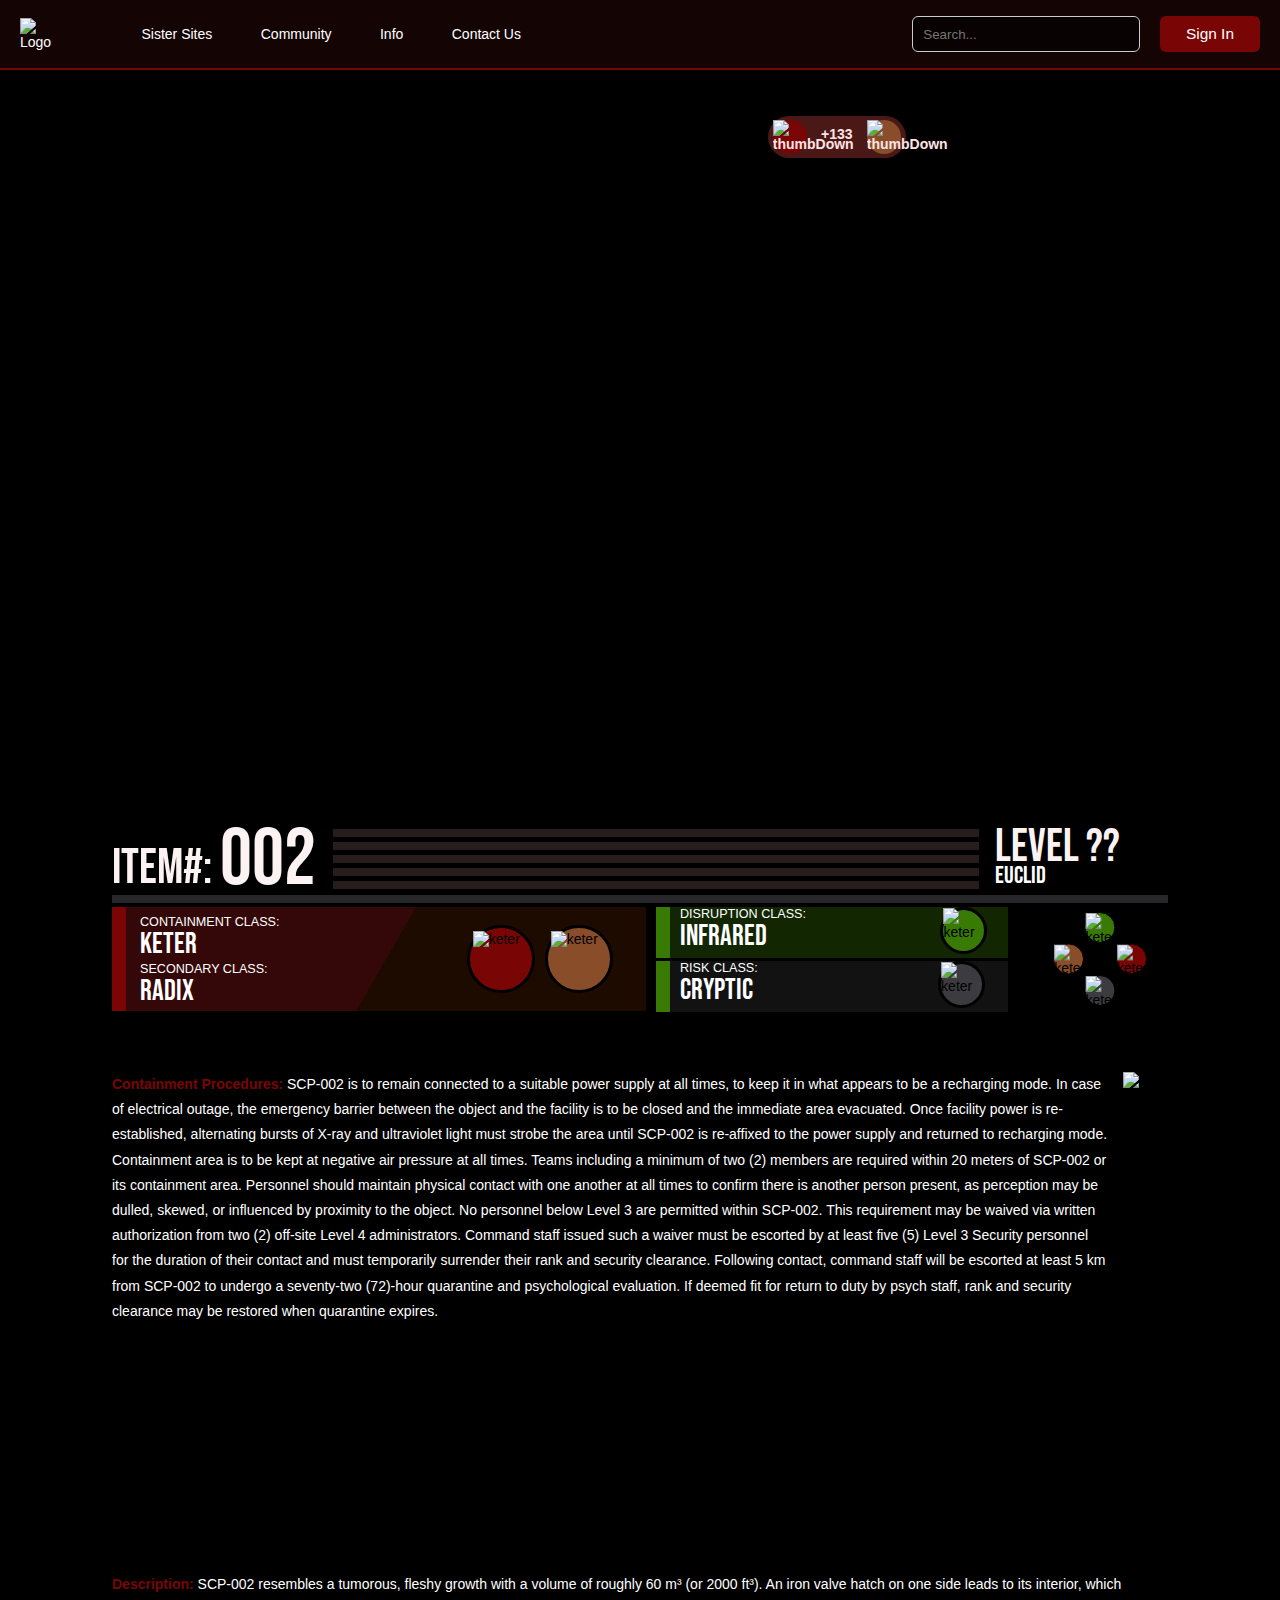
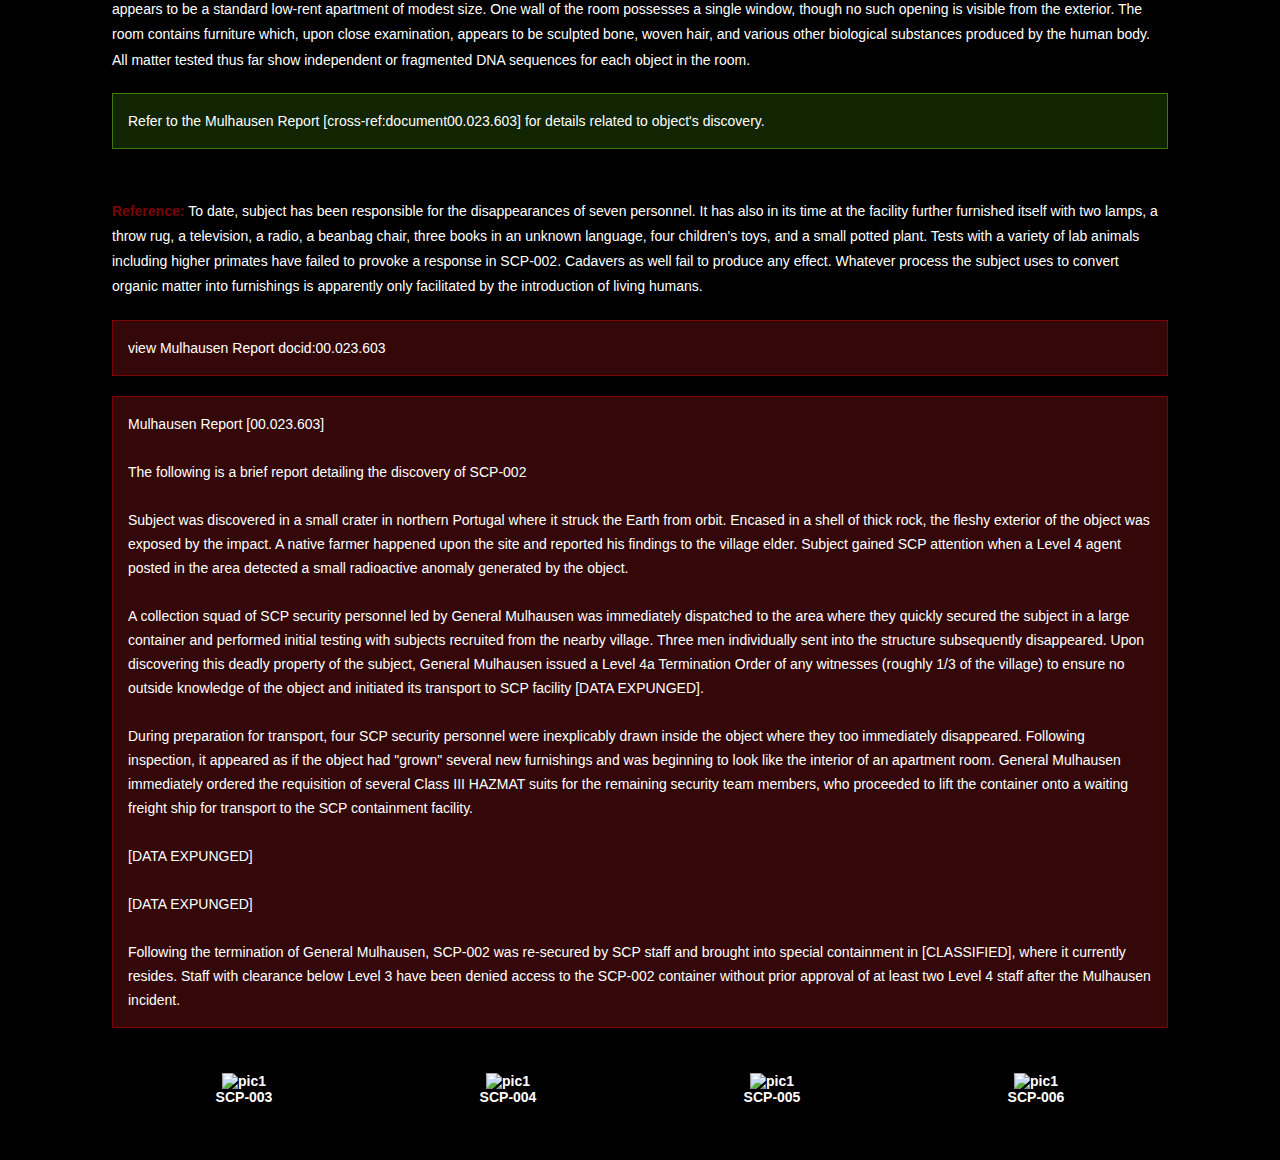
==== SCP002.html @ 02b621d9 "Add files via upload" ====
<!DOCTYPE html>
<html lang="en">
<head>
    <meta charset="UTF-8">
    <meta http-equiv="X-UA-Compatible" content="IE=edge">
    <meta name="viewport" content="width=device-width, initial-scale=1.0">
    <link rel="preconnect" href="https://fonts.googleapis.com">
    <link rel="preconnect" href="https://fonts.gstatic.com" crossorigin>
    <link href="https://fonts.googleapis.com/css2?family=Bebas+Neue&family=Karla&family=Ubuntu:wght@300&display=swap" rel="stylesheet">
    <link rel="stylesheet" href="./css/scp002.css">
    <title>SCP002</title>
    
</head>
<body>
    <div class="header">
        <a href="index.html"><img src="./images/logo.png" alt="Logo" class="logo"></a>
            <div class="menu-icon"><img src="./images/menuHome002.png" alt="menu"> </div>
            <div class="mobile-nav">
                <div class="close-icon">X</div> <!-- 新增的元素 -->
                <div class="nav">
                    <p>Sister Sites</p>
                    <div class="underLine"></div>
                    <p>Community</p>
                    <div class="underLine"></div>
                    <p>Info</p>
                    <div class="underLine"></div>
                    <p>Contact Us</p>
                    <div class="underLine"></div>
                    <p>Sign In</p>
                    <div class="underLine"></div>
                </div>
                <input type="text" placeholder="Search..." class="search">
            </div>
        <div class="desktop-nav">    
            <div class="nav">
                <p>Sister Sites</p>
                <p>Community</p>
                <p>Info</p>
                <p>Contact Us</p>
            </div>
            <div class="header-right">
                <input type="text" placeholder="Search..." class="search">
                <button class="login">Sign In</button>
            </div>
        </div>
        
        
    </div>
    
    

    <div class="top-pic">
        <div class="rating">
            <div id="thumbDown">
                <img src="./images/thumbdown.png" alt="thumbDown">
            </div>
            <div id="rating">+133</div>
            <div id="thumbUp">
                <img src="./images/thumbup.png" alt="thumbDown">
            </div>
        </div>
    </div>
    <div class="item002">
        <div class="item002-1">
            <h2>ITEM#:</h2>
            <H1>002</H1>
            <div class="item-gap">
                <span></span>
                <span></span>
                <span></span>
                <span></span>
                <span></span>
            </div>
            <div class="item-level">
                <h3>LEVEL ??</h3> 
                <p>Euclid</p>
            </div>
            
        </div>
        <div class="item002-2"></div>
        <div class="item002-3">
            <div class="item-class1">
                <div class="class-left">
                    <div class="class-containment">
                        
                        <p>CONTAINMENT CLASS:</p>
                        <h4>KETER</h4>
                    </div>
                    <div class="class-containment2">
                        <p>SECONDARY CLASS:</p>
                        <h4>RADIX</h4>
                    </div>
                </div>
                <div class="icon-1">
                    <img src="./images/keter-icon.svg" alt="keter">
                </div>
                <div class="icon-2">
                    <img src="./images/RADIX.svg" alt="keter">
                </div>
            </div>

            <div class="item-class2">
                <div class="class-containment3">
                    <div>
                        <p>DISRUPTION CLASS:</p>
                        <h4>INFRARED</h4>
                    </div>                    
                    <div class="icon-3">
                        <img src="./images/Infrared.svg" alt="keter">
                    </div>
                </div>
                <div class="class-containment4">
                    <div>
                        <p>RISK CLASS:</p>
                        <h4>CRYPTIC</h4>
                    </div>
                    <div class="icon-4">
                        <img src="./images/Cryptic.svg" alt="keter">
                    </div>
                </div>
            </div>
            
            <div class="item-class3">
                <div class="icon-top">
                    <img src="./images/keter-icon.svg" alt="keter">
                </div>
                <div class="icon-center">
                    <div class="icon-left">
                        <img src="./images/RADIX.svg" alt="keter">
                    </div>
                    <div class="icon-right">
                        <img src="./images/Infrared.svg" alt="keter">
                    </div>
                </div>
                
                <div class="icon-down">
                    <img src="./images/Cryptic.svg" alt="keter">
                </div>
            </div>
        </div>

        
    </div>
    <div class="scp002-content">
        <div class="content">
            <p><strong>Containment Procedures:</strong>  SCP-002 is to remain connected to a suitable power supply at all times, to keep it in what appears to be a recharging mode. In case of electrical outage, the emergency barrier between the object and the facility is to be closed and the immediate area evacuated. Once facility power is re-established, alternating bursts of X-ray and ultraviolet light must strobe the area until SCP-002 is re-affixed to the power supply and returned to recharging mode. Containment area is to be kept at negative air pressure at all times.

                Teams including a minimum of two (2) members are required within 20 meters of SCP-002 or its containment area. Personnel should maintain physical contact with one another at all times to confirm there is another person present, as perception may be dulled, skewed, or influenced by proximity to the object.
                
                No personnel below Level 3 are permitted within SCP-002. This requirement may be waived via written authorization from two (2) off-site Level 4 administrators. Command staff issued such a waiver must be escorted by at least five (5) Level 3 Security personnel for the duration of their contact and must temporarily surrender their rank and security clearance. Following contact, command staff will be escorted at least 5 km from SCP-002 to undergo a seventy-two (72)-hour quarantine and psychological evaluation. If deemed fit for return to duty by psych staff, rank and security clearance may be restored when quarantine expires.</p>
                <img src="./images/scp002-2.jpg" alt="scp002">
        </div>
    
        <div class="content">
            <p><strong>Description:</strong>  SCP-002 resembles a tumorous, fleshy growth with a volume of roughly 60 m³ (or 2000 ft³). An iron valve hatch on one side leads to its interior, which appears to be a standard low-rent apartment of modest size. One wall of the room possesses a single window, though no such opening is visible from the exterior. The room contains furniture which, upon close examination, appears to be sculpted bone, woven hair, and various other biological substances produced by the human body. All matter tested thus far show independent or fragmented DNA sequences for each object in the room.</p>
        </div>
    
        <div class="refer">
            <p>Refer to the Mulhausen Report [cross-ref:document00.023.603] for details related to object's discovery.</p>
        </div>

        <div class="content">
            <p><strong>Reference: </strong>  To date, subject has been responsible for the disappearances of seven personnel. It has also in its time at the facility further furnished itself with two lamps, a throw rug, a television, a radio, a beanbag chair, three books in an unknown language, four children's toys, and a small potted plant. Tests with a variety of lab animals including higher primates have failed to provoke a response in SCP-002. Cadavers as well fail to produce any effect. Whatever process the subject uses to convert organic matter into furnishings is apparently only facilitated by the introduction of living humans.</p>
        </div>

        <div class="report">
            <p>view Mulhausen Report docid:00.023.603</p>
        </div>

        <div class="report2">
            <div class="report2-text"><p>Mulhausen Report [00.023.603]<br><br>

                The following is a brief report detailing the discovery of SCP-002<br><br>
                
                Subject was discovered in a small crater in northern Portugal where it struck the Earth from orbit. Encased in a shell of thick rock, the fleshy exterior of the object was exposed by the impact. A native farmer happened upon the site and reported his findings to the village elder. Subject gained SCP attention when a Level 4 agent posted in the area detected a small radioactive anomaly generated by the object.
                <br><br>
                A collection squad of SCP security personnel led by General Mulhausen was immediately dispatched to the area where they quickly secured the subject in a large container and performed initial testing with subjects recruited from the nearby village. Three men individually sent into the structure subsequently disappeared. Upon discovering this deadly property of the subject, General Mulhausen issued a Level 4a Termination Order of any witnesses (roughly 1/3 of the village) to ensure no outside knowledge of the object and initiated its transport to SCP facility [DATA EXPUNGED].
                <br><br>
                During preparation for transport, four SCP security personnel were inexplicably drawn inside the object where they too immediately disappeared. Following inspection, it appeared as if the object had "grown" several new furnishings and was beginning to look like the interior of an apartment room. General Mulhausen immediately ordered the requisition of several Class III HAZMAT suits for the remaining security team members, who proceeded to lift the container onto a waiting freight ship for transport to the SCP containment facility.
                <br><br>
                [DATA EXPUNGED]
                <br><br>
                [DATA EXPUNGED]
                <br><br>
                Following the termination of General Mulhausen, SCP-002 was re-secured by SCP staff and brought into special containment in [CLASSIFIED], where it currently resides. Staff with clearance below Level 3 have been denied access to the SCP-002 container without prior approval of at least two Level 4 staff after the Mulhausen incident.</p></div>
            
        </div>
        

        <div class="image-container">
            <div class="image-list">
                <div class="slide">
                    <a href="SCP003.html"><img src="./images/slid-pic2.jpg" alt="pic1"></a>
                    <p>SCP-003</p>
                </div>
                <div class="slide">
                    <a href="SCP004.html"><img src="./images/slid-pic3.jpg" alt="pic1"></a>
                    <p>SCP-004</p>
                </div>
                <div class="slide">
                    <a href="SCP005.html"><img src="./images/slid-pic4.jpg" alt="pic1"></a>
                    <p>SCP-005</p>
                </div>
                <div class="slide">
                    <a href="SCP006.html"><img src="./images/slid-pic5.jpg" alt="pic1"></a>
                    <p>SCP-006</p>
                </div>
              
              <!--
                <img src="./images/slid-pic3.jpg" alt="pic2">

              <img src="./images/slid-pic3.jpg" alt="pic3">
         
              <img src="./images/slid-pic3.jpg" alt="pic4">
              -->
              
             
              
            </div>
        </div>

        <div class="end"></div>
    </div>

    <script src="./js/rating.js"></script>
    <script src="./js/homeMenu.js"></script>
    <script src="./js/search.js"></script>
</body>
</html>
---- css/scp002.css ----
html {
    font-size: 14px;
}
body{
    background-color: black;
    font-family: Verdana, Geneva, Tahoma, sans-serif;
    width: 100%;
    margin: 0;
    padding: 0;
    box-sizing: border-box;    
}

/* rotate animate */
@keyframes rotate {
    0% { transform: rotate(0deg); }
  100% { transform: rotate(360deg); }
  }

*, *::before, *::after {
    box-sizing: inherit;
  }

p{
    margin: 0;
    font-size: 1rem;
    color: white;
}
a{
    color: white;
    text-decoration: none;
    cursor: pointer;  
}

a:hover{
    cursor: pointer;
    color:#ffffff
}

h4{
    margin: 0;
    font-size: 1.3rem;
    font-family: Verdana, Geneva, Tahoma, sans-serif;
    color: white;
}


.header {
    border-bottom: #7a0505 2px solid;
    width: 100%;
    height: 70px;
    background-color: #140404;
    display: flex;
    justify-content:space-between;
    align-items: center; 
}

.menu-icon {
    display: none;
    /* 为菜单图标添加其他需要的样式 */
}

.menu-icon img{
    height: 40px !important;
    width: 40px;
}
.close-icon {
    color: white;
    
    font-family:'Gill Sans', 'Gill Sans MT', Calibri, 'Trebuchet MS', sans-serif ;
    font-size: 2rem;
    position: absolute;
    top: 0;
    right: 0;
    padding: 1em;
    /* 添加其他你需要的样式，比如大小、颜色等 */
}
.mobile-nav {
    display: none;
    position: absolute;
    top: 0;
    left: 0;
    width: 100%;
    height: 100%;
    background-color: #1a0303;
    flex-direction: column;
    z-index: 9999;
}

.header-right {
    width:100%;
    display: flex;
    justify-content: right;
    align-items: center;
}

.header img{
    margin-right: 20px;
    margin-left: 20px;
    height: 53px;
}

.desktop-nav {
    display: flex;
    justify-content: space-between;
    align-items: center;
    width: 100%;
}

.nav {
    margin-left: 5%;
    width: 50%;
    font-size: 1.1rem;
    display: flex;
    justify-content: space-between;
    align-items: center;
    
    color: rgb(235, 235, 235);
}

.nav p{
    cursor: pointer;
    position: relative;
}
.nav p:hover {   
    color: #b80b0b;
    font-weight: 400;
    line-height: 2.5rem;
    transition: color 0.5s ease;
}
.nav p::before {
    content: "";
    position: absolute;
    bottom: 0; /* 位于p的底部 */
    left: 50%; /* 从中间开始 */
    transform: translateX(-50%); /* 确保它真正从中心开始 */
    width: 0; /* 初始宽度为0 */
    height: 3px; /* 和你的border-bottom一样高 */
    background-color: #7a0505;
    transition: width 0.3s ease; /* 这里的过渡效果是宽度变化 */
}
.nav p:hover::before {
    width: 100%; /* 鼠标悬停时，宽度变为100%，从而实现从中间向外的效果 */
}

.underLine{
    height: 1px;
    width: 80%;
    border-bottom: #464751 1px solid;
}

.search {
    height: 36px;
    width: 30%;
    border-radius: 6px;
    border: 1px #464751 solid;
    background-color: #080202;
    padding: 10px;
    border: 1px solid #ccc;
    box-sizing: border-box; /* 边框包括在总宽度和高度内 */
}

.login {
    display: flex;
    align-items: center;
    justify-content: center;
    font-size: 1.1rem;
    border-radius: 6px;
    width: 100px;
    height: 36px;
    margin-left: 20px;
    margin-right: 20px;
    padding: 10px 20px;
    border: none;
    background-color: #7a0505;
    color: white;
    cursor: pointer;
}

/* menu mobile */
@media screen and (max-width: 768px) {
    .menu-icon {
        display: block;
    }

    .desktop-nav {
        display: none;
    }

    .nav {
        line-height: 3;
        height: 80%;
        font-size: 1.4rem !important;
        margin-top: 10%;
        margin-left: 10%;
        width: 100%;
        font-size: 1.1rem;
        display: flex;
        flex-direction: column;
        justify-content: left;
        align-items:flex-start;
        color: rgb(235, 235, 235);
    }
    .search{
        margin-top: 20px;
        font-size: 1.2rem;
        width: 80%;
        height: 6%;
        margin-left: 10%;
    }
}

.top-pic{
    height: 924px;
    background-image: url('/images/scp002bg.jpg');
    background-repeat: no-repeat;
    background-position: center center;
    border: 1px solid transparent; /* 添加透明边框，防止被子元素影响 */
}
@media (max-width: 768px) { /* 或其他适合你的移动端断点的宽度 */
    .top-pic {
      height: 600px
    }
  }


.rating{
    margin-top: 45px;
    margin-left: 60%;
    color: #ffe4e4;
    font-weight: bold;
    height: 42px;
    width: 138px;
    border-radius: 50px;
    background-color: #4b1818;
    padding-top: 0px;
    padding-left: 5px;
    padding-right: 5px;
    display: flex;
    justify-content:space-between;
    align-items: center;
}
#thumbUp, #thumbDown{
    cursor: pointer;
    height: 34px;
    width: 34px;
}
#thumbUp {
    background-color:#8a4d29 ;
    border-radius: 50px;
}
#thumbDown {
    background-color:#7a0505 ;
    border-radius: 50px;
}

#thumbUp:hover{
    background-color:#ee874c ;
}

#thumbDown:hover{
    background-color:#b80b0b ;
}


#rating{
    
    margin-top: -6px;
}

@media (max-width: 768px) { /* 或其他适合你的移动端断点的宽度 */
    .rating {
        margin-top: 20px !important;
        margin: auto;
    }
  }

.item002{
    margin-top: -170px !important; 
    margin: auto;
    height: 198px;
    width: 1056px;
    box-sizing: border-box;
}

.item002-1{
    font-weight: 100;
    color: #fcf2f2;
    font-family: 'Bebas Neue', sans-serif;
    height: 63px;
    display: flex;
}

.item002-1 h2{
    font-weight: 100;
    font-size: 3.5rem;
    margin: 0;
    margin-top: 15px;
}
.item002-1 h1{
    font-weight: 100;
    font-size: 5.7rem;
    margin: 0;
    margin-top: -12px;
    margin-left: 8px;
}
.item002-1 h3{
    font-weight: 100;
    font-size: 46px;
    margin: 0;
    margin-top: -4px;
}
.item002-1 p{
    
    font-size: 24px;
    margin: 0;
    margin-top: -14px;
}

.item002-2{
    margin-top: -10px;
    height:26px;
    border-bottom: #272729 8px solid;
}

.item002-3{
    margin-top: 4px;
    height: 104px;
    display: flex;
}
@media (max-width: 768px){
    .item002-1{
        margin-right: 4%;
        margin-left: 4%;
    }
    .item002-1 h2{
        font-size: 2.5rem;
    }
    .item002-1 h1{
        font-size: 4.7rem;
    }
    .item002-1 h3{
        white-space: nowrap;
        font-size: 2.7rem;
    }
    .item002-3{
        display:block;
        
    }
}

.item-gap{
    margin-left: 17px;
    margin-right: 16px;
    font-size: 0;
    height: 63px;
    width: 646px;
}

.item-gap span{
    margin-top: 5px;
    width: 646px;
    height: 8px;
    background-color: #271d1d;
    display: inline-block; /* 将display属性设置为inline-block允许你在内联元素上设置宽度和高度，同时保持元素在文本流中的内联行为。 */
}
@media (max-width: 768px){
    .item-gap{
        margin-right:0px;
    }
    .item-gap span{
        width: 60%;
        background-color: #fcf2f2;
        height: 6px;
    }
}

.item-class1{
    display: flex;
    align-items: center;
    border-left: 14px #7a0505 solid ;
    background: linear-gradient(-60deg, #1e0b00 50%, #340808 50%);
    width: 534px;
    height: 104px;
}
.icon-1{
    animation: rotate 6s linear 0s infinite;
    
    margin-left: 36%;
    height: 68px;
    width: 68px;
    border-radius: 50px;
    border: black 3px solid;
    background-color: #7a0505;
    display:flex;
    justify-content: center;
    align-items: center;
}

.icon-1 img {
    width: 56px;
    height: 56px;
}

.icon-2 img {
    width: 56px;
    height: 56px;
}

.icon-2{
    animation: rotate 10s linear 0s infinite;
    margin-left: 10px;
    height: 68px;
    width: 68px;
    border-radius: 50px;
    border: black 3px solid;
    background-color: #8a4d29;
    display:flex;
    justify-content: center;
    align-items: center;
}
@media (max-width: 768px){
    .item002{
        width: 100%;
    }
    .item002-3{
        flex-direction: column;
        width: 100%;
    }
    .item-class1{
        width:100%;
        height: 104px;
    }
    .class-left{
        width: 10%;
    }
    .icon-1{
        margin-left: 50%;
        height: 58px;
        width: 58px;
    }
    .icon-2{
        
        height: 58px;
        width: 58px;
    }

}
    



.class-containment{
    white-space: nowrap;
    margin-left: 14px;
    margin-top: 6px;
}

.class-containment h4, .class-containment2 h4, .class-containment3 h4, .class-containment4 h4{
    font-weight: 10;
    margin: 0;
    margin-top: -2px;
    font-family: 'Bebas Neue', sans-serif;
    font-size: 2.1rem;
    color: white;
}

.class-containment p, .class-containment2 p, .class-containment3 p, .class-containment4 p{
    margin: 0;
    font-size: 0.9rem;
}

.class-containment2{
    white-space: nowrap;
    margin-left: 14px;
    margin-top: 0px;
}

.item-class2{
    margin-left: 10px;
    width: 352px;
    height: 104px;
}
@media (max-width: 768px){
    .item-class2{
        margin-left:0px;
        width: 100%;
    }
}

.class-containment3{
    height: 51px;
    width: 100%;
    margin-bottom: 3px;
    background-color: #122602;
    border-left: 14px #397a05 solid;
    margin-top: 0px;
    padding-left: 10px;
    display: flex;
}

.class-containment4{
    height: 51px;
    width: 100%;
    margin-bottom: 3px;
    background-color: #121213;
    border-left: 14px #397a05 solid;
    margin-top: 0px;
    padding-left: 10px;
    display: flex;
}
@media (max-width: 768px){
    .class-containment3{
        margin-top: 3px;
        height: 61px;
        align-items: center;
    }
    .class-containment4{
        height: 61px;
        align-items: center;
    }
}

.icon-3{
    animation: rotate 5s linear 0s infinite;
    margin-left: 41%;
    height: 47px;
    width: 47px;
    border-radius: 50px;
    border: black 3px solid;
    background-color: #397a05;
    display:flex;
    justify-content: center;
    align-items: center;
}

.icon-4{
    animation: rotate 9s linear 0s infinite;
    margin-left: 55%;
    height: 47px;
    width: 47px;
    border-radius: 50px;
    border: black 3px solid;
    background-color: #3b3b40;
    display:flex;
    justify-content: center;
    align-items: center;
}

.icon-3 img {
    height: 45px;
    width: 45px;
}

.icon-4 img {
    height: 45px;
    width: 45px;
}
@media (max-width: 768px){
    .icon-3{
        margin-right: 10%;
    }
    .icon-4{
        margin-right: 10%;
    }
}

.item-class3{
    position: relative; /* 设置为相对定位 */
    background-image: url(/images/cross.svg);
    height: 104px;
    width: 104px;
    margin-left: 40px;
    display: flex;
    align-items: center;
    justify-content: center;
}
@media (max-width: 768px){
    .item-class3{
        height: 200px;
        width: 200px;
        margin: auto;
        margin-top: 50px;
    }
}

.icon-top, .icon-left, .icon-right, .icon-down {
    position: absolute; /* 设置为绝对定位，以便定位到正确的位置 */
    height: 30%; /* 使用百分比根据父元素的高度调整大小 */
    width: 30%; /* 使用百分比根据父元素的宽度调整大小 */
    border-radius: 50px;
    border: black 1px solid;
}

.icon-top{
    background-color: #397a05;
    top: 5%; /* 顶部对齐 */

    left: 50%;
    transform: translateX(-50%); /* 水平居中 */
}

.icon-left{
    background-color: #8a4d29;
    left: 5%; /* 左侧对齐 */

    top: 50%;
    transform: translateY(-50%); /* 垂直居中 */
}

.icon-right{
    background-color: #7a0505;
    right: 5%; /* 右侧对齐 */

    top: 50%;
    transform: translateY(-50%); /* 垂直居中 */
}

.icon-down{
    background-color: #3b3b40;
    bottom: 5%; /* 底部对齐 */

    left: 50%;
    transform: translateX(-50%); /* 水平居中 */
}



.content{
    margin-top: 50px;
    line-height: 1.8;
    display: flex;
}

.content img{
    margin-left: 15px;
    height: 450px;
}

.content strong{
    color: #7a0505;
}

.scp002-content{
    margin-top: 20px !important;
    width: 1056px;
    margin: auto;
}
@media (max-width:768px){
    .content{
        flex-direction: column;
    }
    .content img{
        margin-left: 0px;
        margin-top: 20px;
        height: 450px;
    }
    .scp002-content{
        width: 80%;
        margin-top: 400px !important;
    }
}

.refer{
    margin-top: 20px;
    padding: 15px;
    line-height: 24px;
    background-color: #112502;
    border: #397a05 1px solid;
}

.report{
    margin-top: 20px;
    padding: 15px;
    line-height: 24px;
    background-color: #340808;
    border: #7a0505 1px solid;
}

.report2{
    padding: 15px;
    line-height: 24px;
    margin-top: 20px;
    background-color: #340808;
    border: #7a0505 1px solid;
}


.end {
    height: 50px;
}

/* other SCP pic */
.image-container {
    margin-top: 40px;
    overflow: hidden;
    white-space: nowrap;
    width: 100%;
    position: relative;
  }
  
  .image-list {
    display: flex;
    width: 100%; /* 确保PC端所有图片都完全显示 */
  }
  
  .slide {
    padding-top: 5px;
    padding-bottom: 5px;
    text-align: center;
    font-weight: bold;
    color: white;
    flex: 0 0 auto;
    width: 25%; /* 在PC端，每张图片占总宽度的25%，所以4张图片完全显示 */
    margin-right: 0px;
  }
  
  
  .slide img {
    
    width: 94%;
  }

  .slide:hover {
    border: 1px #7a0505 solid;
    transition: border 0.3s ease;
    background-color: #460000;
  }

  @media (max-width: 768px){
    .image-list {
        overflow-x: scroll; /* 在移动端上显示滚动条 */
        width: calc(100% + 20%); /* 在移动端上增加宽度以显示2张半的图片 */
      }
    
      .slide {
        width: 40%; /* 在移动端上，每张图片占总宽度的40%，所以显示2张半的图片 */
      }
    
      .slide img {
        margin-right: 10px;
        width: 92%;
      }
  }
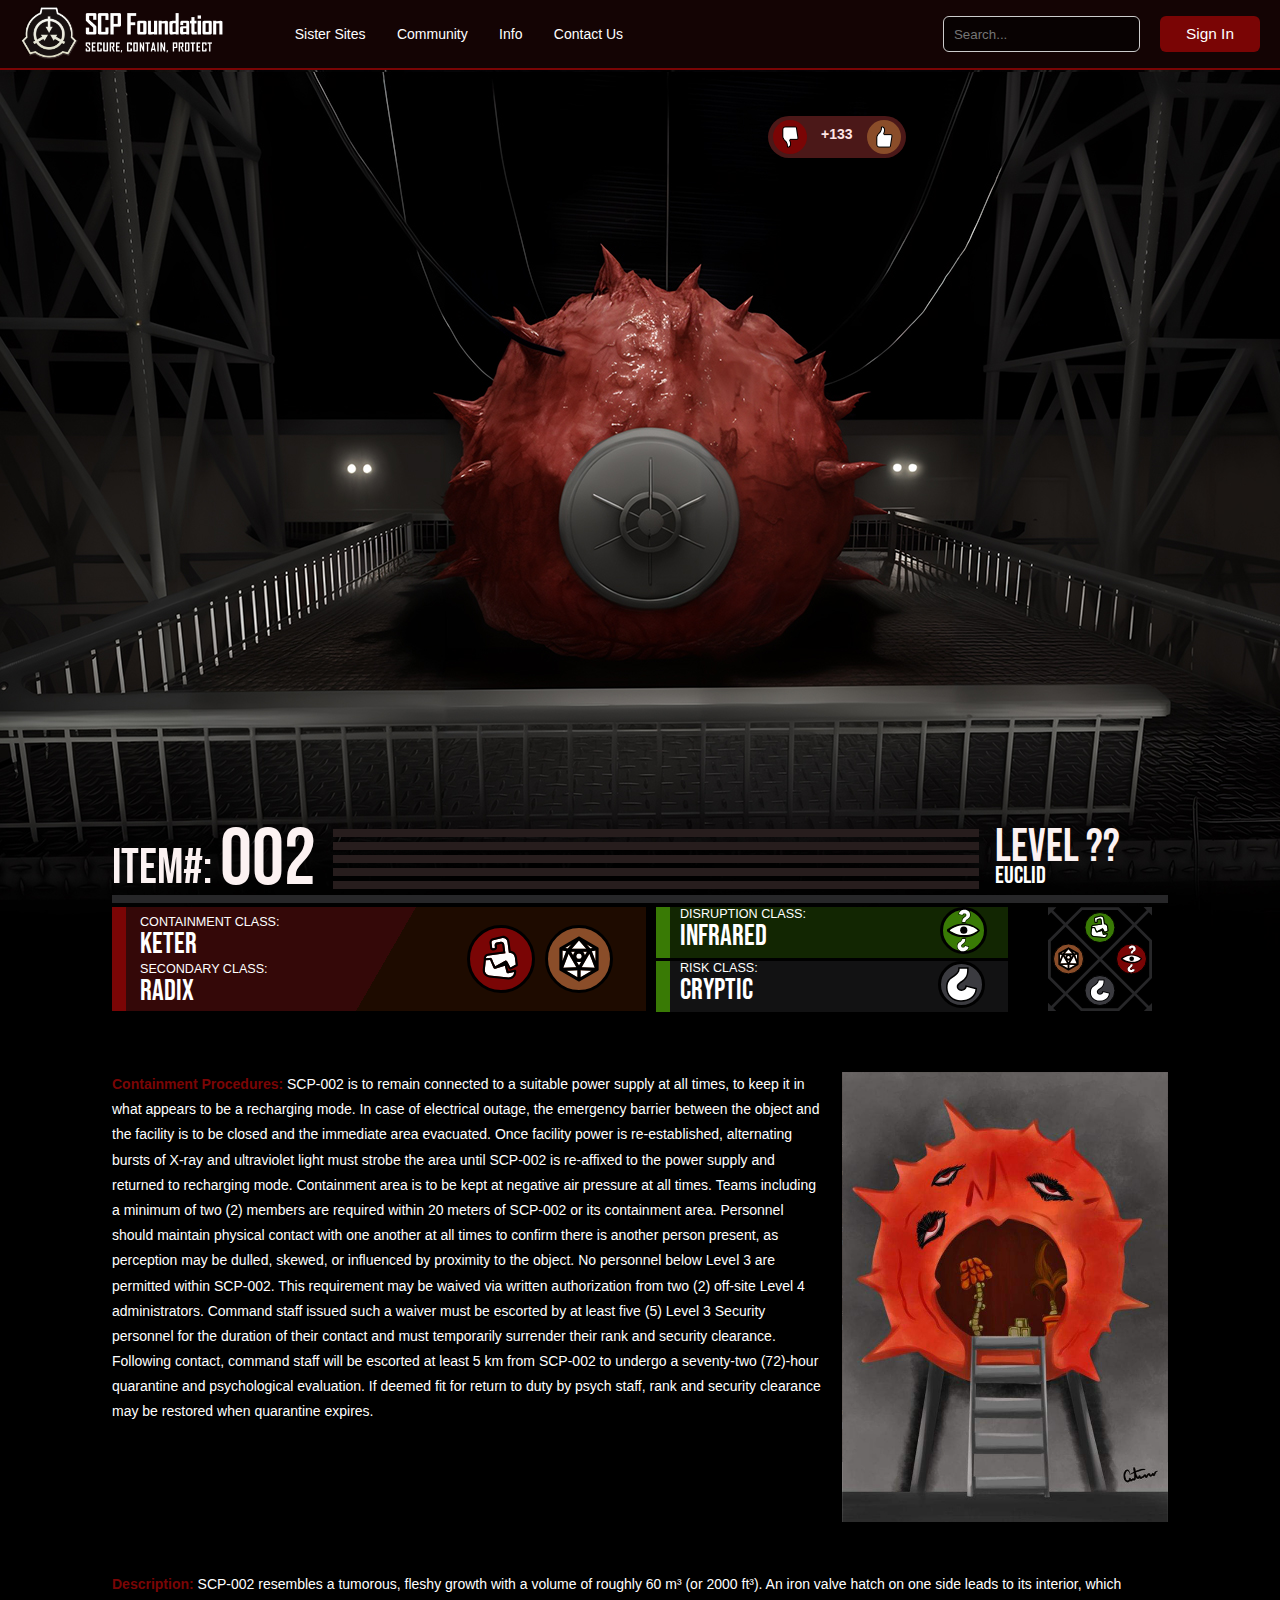
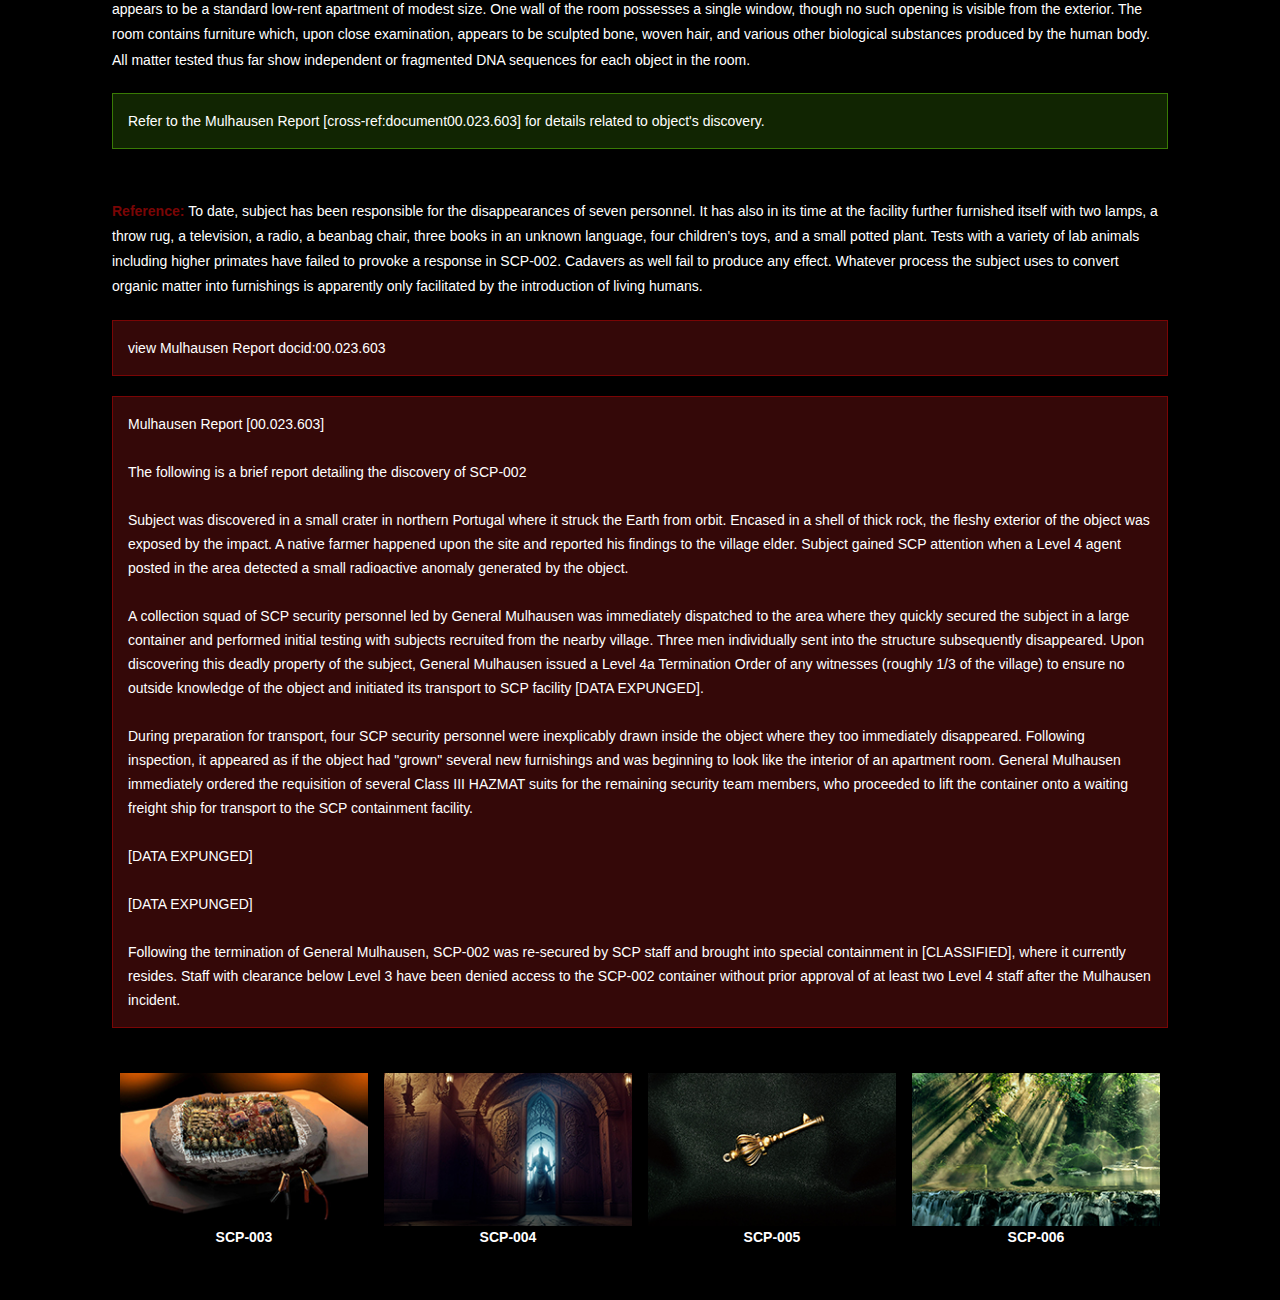
==== commit fdb3ed39: "Update SCP002.html" ====
--- a/SCP002.html
+++ b/SCP002.html
@@ -224,6 +224,5 @@
 
     <script src="./js/rating.js"></script>
     <script src="./js/homeMenu.js"></script>
-    <script src="./js/search.js"></script>
 </body>
-</html>+</html>
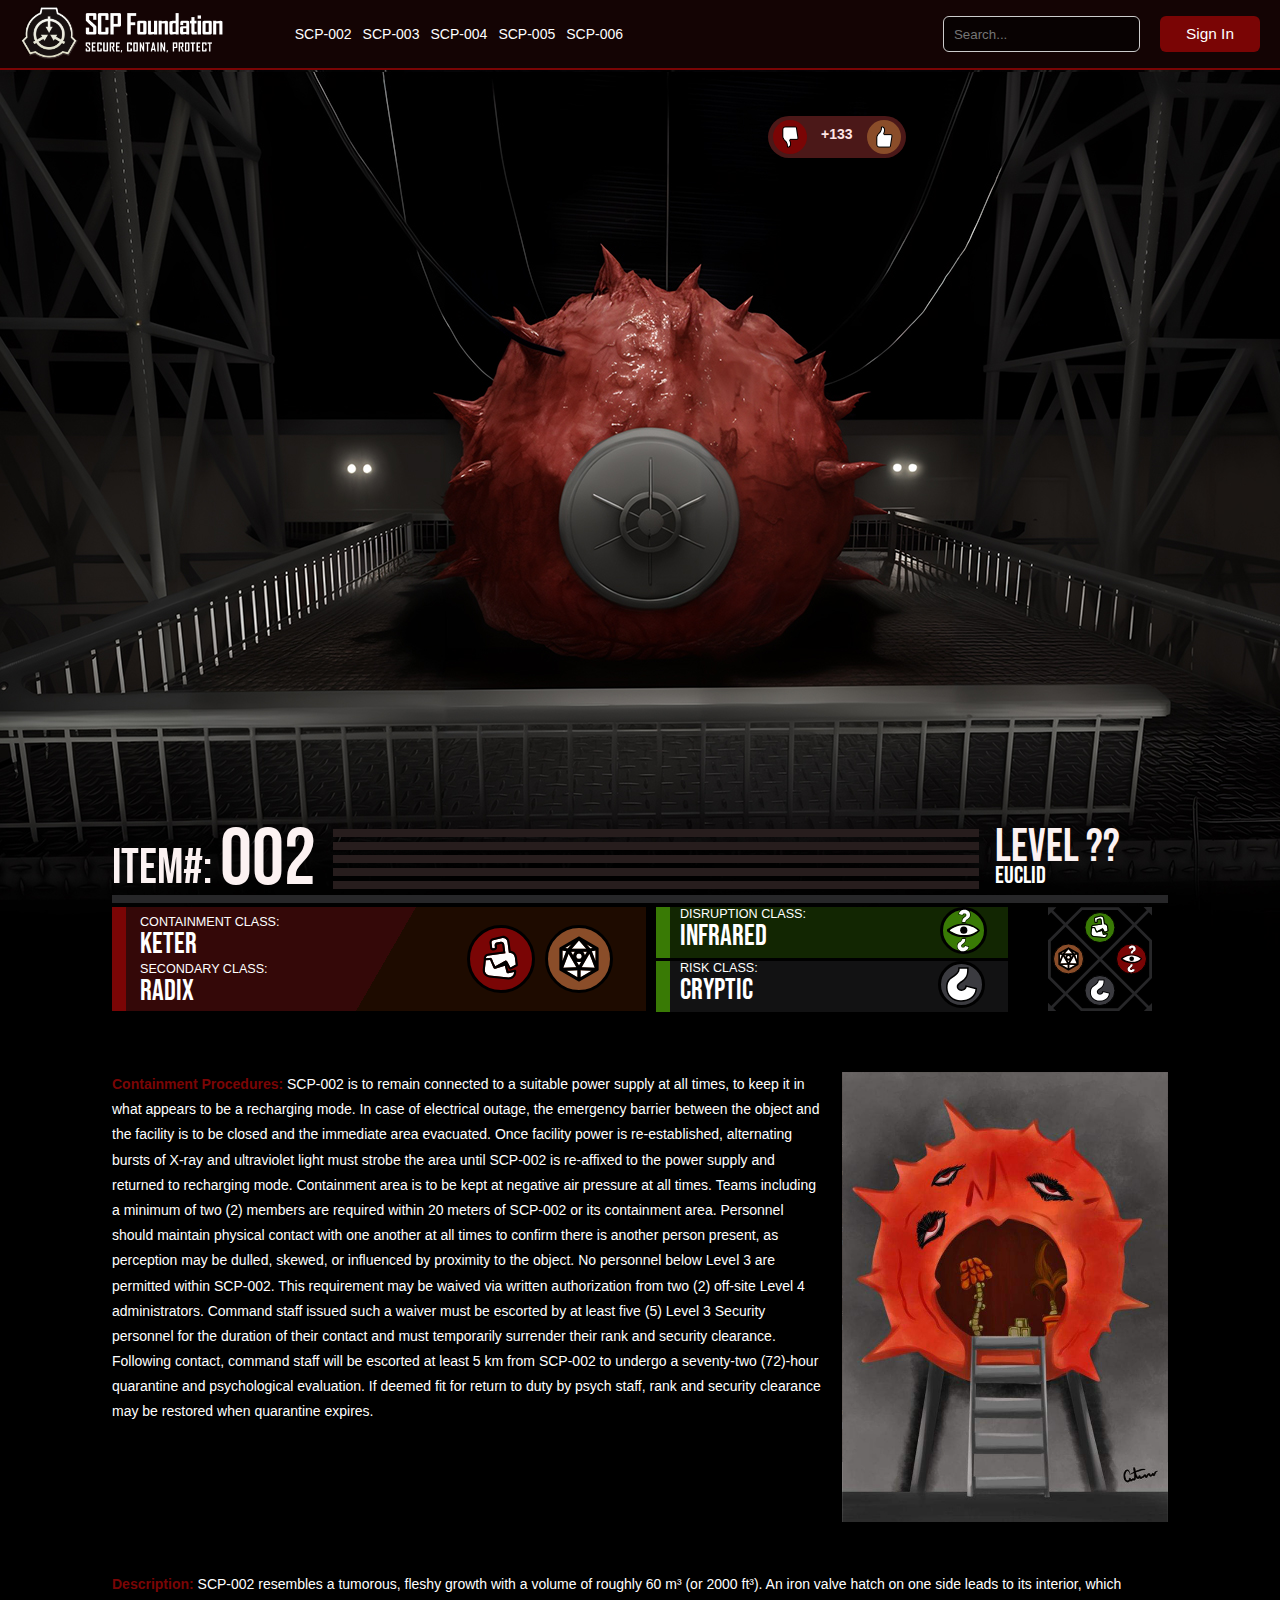
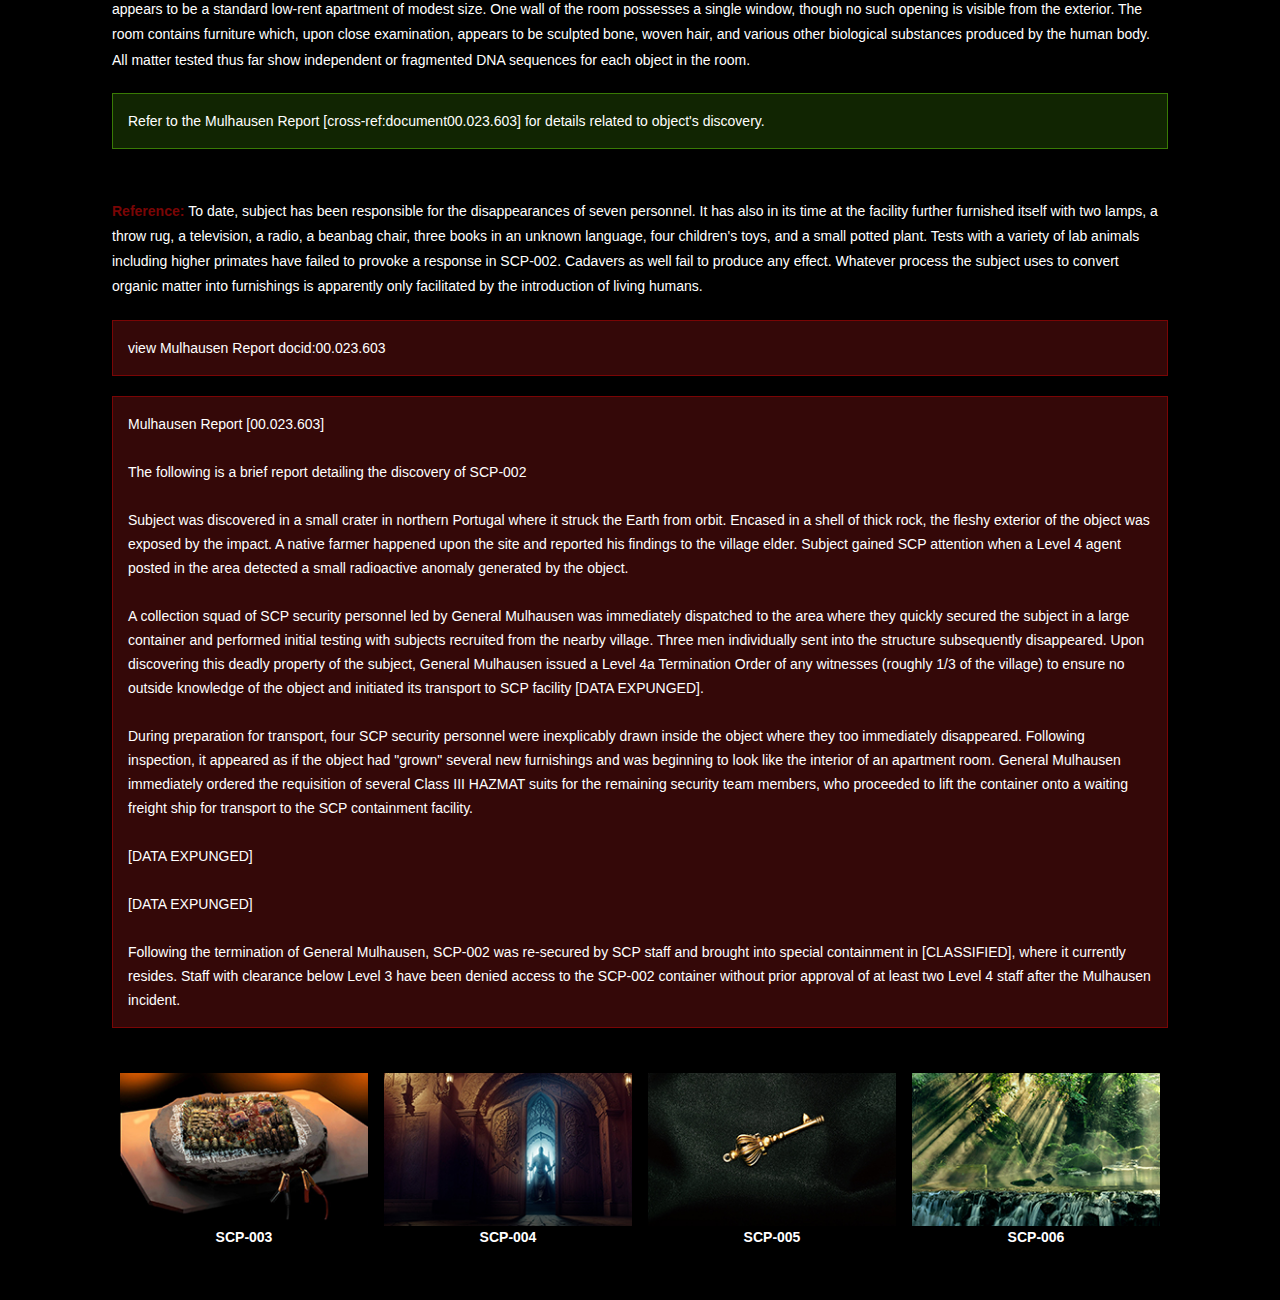
==== commit 803e7286: "Add files via upload" ====
--- a/SCP002.html
+++ b/SCP002.html
@@ -18,25 +18,26 @@
             <div class="mobile-nav">
                 <div class="close-icon">X</div> <!-- 新增的元素 -->
                 <div class="nav">
-                    <p>Sister Sites</p>
-                    <div class="underLine"></div>
-                    <p>Community</p>
-                    <div class="underLine"></div>
-                    <p>Info</p>
-                    <div class="underLine"></div>
-                    <p>Contact Us</p>
-                    <div class="underLine"></div>
-                    <p>Sign In</p>
+                    <a href="SCP002.html"><p>SCP-002</p></a>            
+                    <div class="underLine"></div>
+                    <a href="SCP003.html"><p>SCP-003</p></a>
+                    <div class="underLine"></div>
+                    <a href="SCP004.html"><p>SCP-004</p></a>
+                    <div class="underLine"></div>
+                    <a href="SCP005.html"><p>SCP-005</p></a>
+                    <div class="underLine"></div>
+                    <a href="SCP006.html"><p>SCP-006</p></a>
                     <div class="underLine"></div>
                 </div>
                 <input type="text" placeholder="Search..." class="search">
             </div>
         <div class="desktop-nav">    
             <div class="nav">
-                <p>Sister Sites</p>
-                <p>Community</p>
-                <p>Info</p>
-                <p>Contact Us</p>
+                <a href="SCP002.html"><p>SCP-002</p></a>
+                <a href="SCP003.html"><p>SCP-003</p></a>
+                <a href="SCP004.html"><p>SCP-004</p></a>
+                <a href="SCP005.html"><p>SCP-005</p></a>
+                <a href="SCP006.html"><p>SCP-006</p></a>
             </div>
             <div class="header-right">
                 <input type="text" placeholder="Search..." class="search">
@@ -224,5 +225,6 @@
 
     <script src="./js/rating.js"></script>
     <script src="./js/homeMenu.js"></script>
+
 </body>
-</html>
+</html>--- a/css/scp002.css
+++ b/css/scp002.css
@@ -211,7 +211,7 @@
 
 .top-pic{
     height: 924px;
-    background-image: url('/images/scp002bg.jpg');
+    background-image: url('../images/scp002bg.jpg');
     background-repeat: no-repeat;
     background-position: center center;
     border: 1px solid transparent; /* 添加透明边框，防止被子元素影响 */
@@ -566,7 +566,7 @@
 
 .item-class3{
     position: relative; /* 设置为相对定位 */
-    background-image: url(/images/cross.svg);
+    background-image: url(../images/cross.svg);
     height: 104px;
     width: 104px;
     margin-left: 40px;
